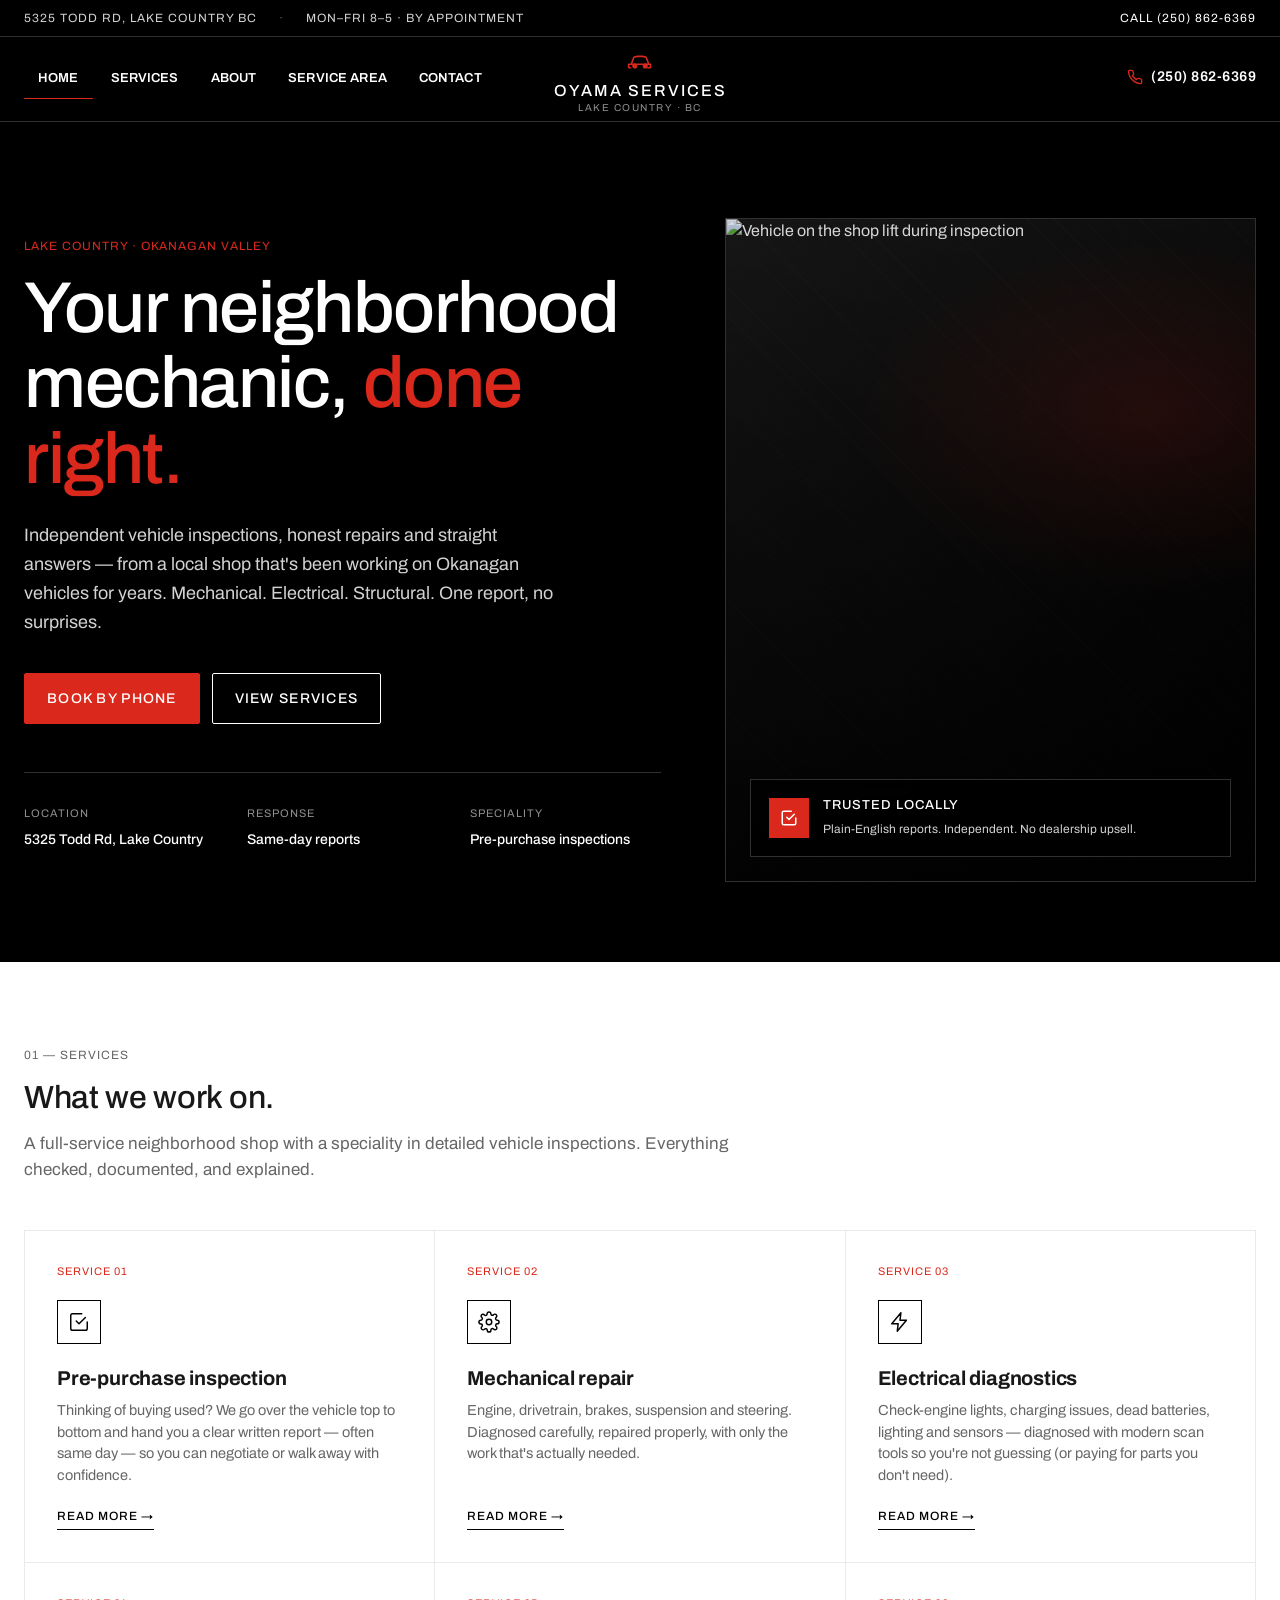
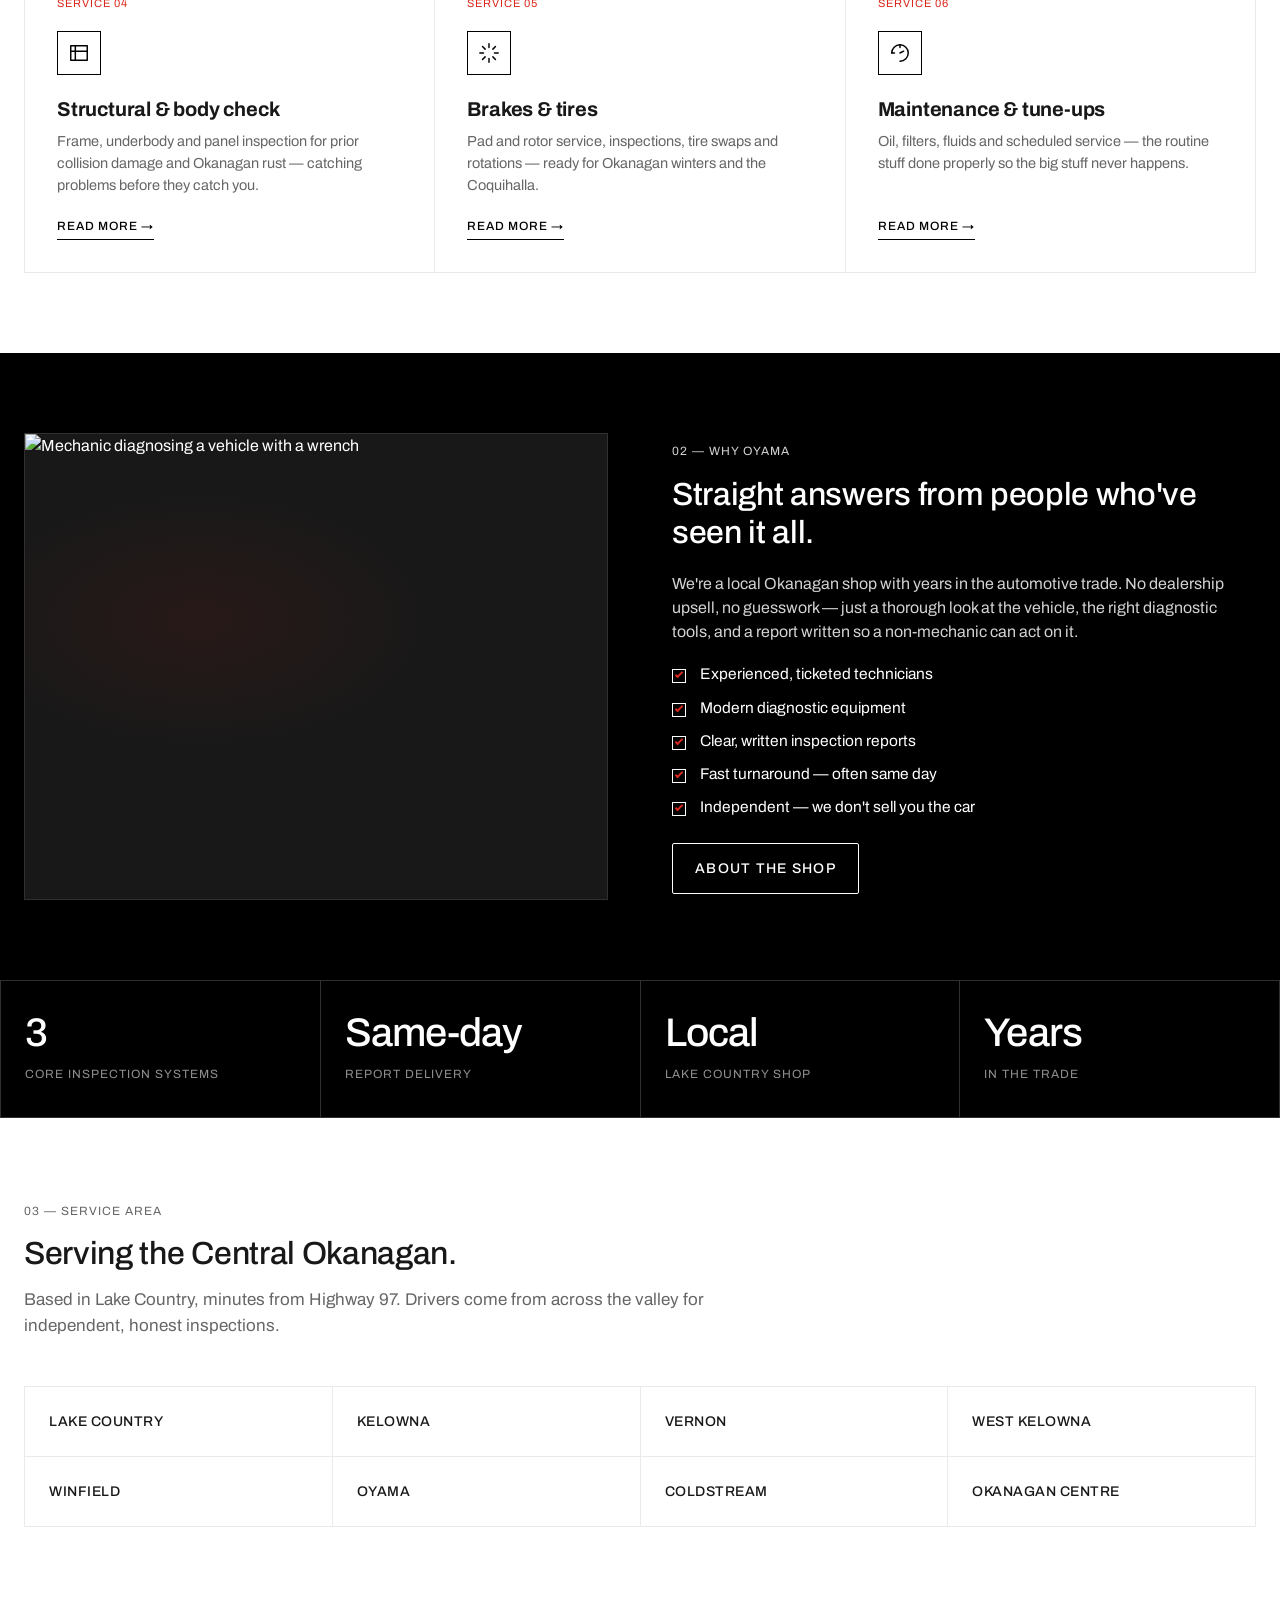
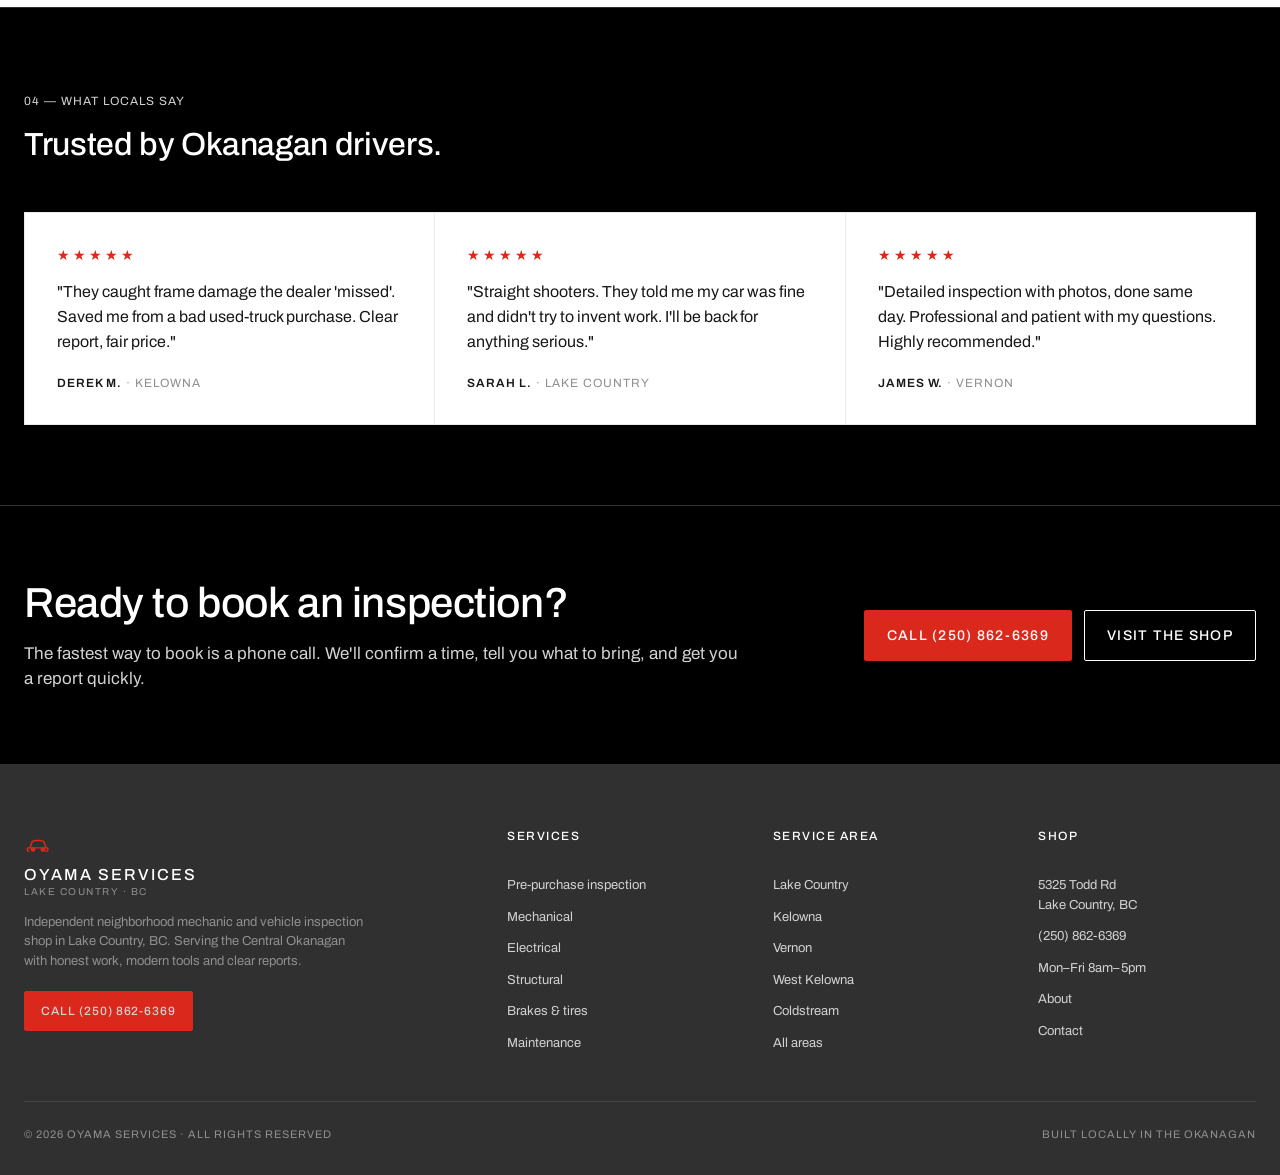
==== index.html @ 13e73245 "Initial site — Oyama Services Multi-page static site for Oyama Services (Lake Country, BC). Ferrari-" ====
<!doctype html>
<html lang="en">
<head>
<meta charset="utf-8" />
<meta name="viewport" content="width=device-width, initial-scale=1, viewport-fit=cover" />
<title>Oyama Services — Trusted Mechanic & Vehicle Inspections in Lake Country, BC</title>
<meta name="description" content="Honest neighborhood mechanic and vehicle inspection shop in Lake Country, BC. Serving Kelowna, Vernon and the Okanagan. Call (250) 862-6369 to book." />
<link rel="canonical" href="https://oyamaservices.ca/" />

<link rel="icon" type="image/svg+xml" href="/favicon.svg" />
<link rel="apple-touch-icon" href="/favicon.svg" />

<!-- Geo meta for local SEO -->
<meta name="geo.region" content="CA-BC" />
<meta name="geo.placename" content="Lake Country, British Columbia" />
<meta name="geo.position" content="50.0739;-119.4089" />
<meta name="ICBM" content="50.0739, -119.4089" />

<!-- Open Graph / Twitter -->
<meta property="og:title" content="Oyama Services — Trusted Mechanic in Lake Country, BC" />
<meta property="og:description" content="Honest mechanical, electrical and structural vehicle inspections. Serving the Central Okanagan. Call (250) 862-6369." />
<meta property="og:type" content="website" />
<meta property="og:locale" content="en_CA" />
<meta property="og:url" content="https://oyamaservices.ca/" />
<meta property="og:site_name" content="Oyama Services" />
<meta property="og:image" content="https://images.unsplash.com/photo-1486262715619-67b85e0b08d3?auto=format&fit=crop&w=1200&h=630&q=80" />
<meta property="og:image:width" content="1200" />
<meta property="og:image:height" content="630" />
<meta name="twitter:card" content="summary_large_image" />
<meta name="twitter:title" content="Oyama Services — Lake Country Mechanic" />
<meta name="twitter:description" content="Honest mechanic and inspections in Lake Country, BC. (250) 862-6369." />
<meta name="twitter:image" content="https://images.unsplash.com/photo-1486262715619-67b85e0b08d3?auto=format&fit=crop&w=1200&h=630&q=80" />

<meta name="theme-color" content="#000000" />
<meta name="format-detection" content="telephone=yes" />
<meta name="robots" content="index,follow,max-image-preview:large" />

<link rel="preconnect" href="https://fonts.googleapis.com" />
<link rel="preconnect" href="https://fonts.gstatic.com" crossorigin />
<link href="https://fonts.googleapis.com/css2?family=Archivo:wght@400;500;600;700&display=swap" rel="stylesheet" />
<link rel="stylesheet" href="styles.css" />

<!-- JSON-LD: LocalBusiness / AutoRepair -->
<script type="application/ld+json">
{
  "@context": "https://schema.org",
  "@type": "AutoRepair",
  "@id": "https://oyamaservices.ca/#business",
  "name": "Oyama Services",
  "image": "https://oyamaservices.ca/og.jpg",
  "url": "https://oyamaservices.ca/",
  "telephone": "+1-250-862-6369",
  "priceRange": "$$",
  "description": "Neighborhood vehicle mechanic and independent inspection shop in Lake Country, BC. Mechanical, electrical, and structural inspections with detailed reports. Serving the Central Okanagan.",
  "address": {
    "@type": "PostalAddress",
    "streetAddress": "5325 Todd Rd",
    "addressLocality": "Lake Country",
    "addressRegion": "BC",
    "postalCode": "V4V",
    "addressCountry": "CA"
  },
  "geo": {
    "@type": "GeoCoordinates",
    "latitude": 50.0739,
    "longitude": -119.4089
  },
  "areaServed": [
    { "@type": "City", "name": "Lake Country" },
    { "@type": "City", "name": "Kelowna" },
    { "@type": "City", "name": "Vernon" },
    { "@type": "City", "name": "West Kelowna" },
    { "@type": "City", "name": "Coldstream" },
    { "@type": "Place", "name": "Oyama" },
    { "@type": "Place", "name": "Winfield" },
    { "@type": "Place", "name": "Okanagan Centre" }
  ],
  "openingHoursSpecification": [{
    "@type": "OpeningHoursSpecification",
    "dayOfWeek": ["Monday","Tuesday","Wednesday","Thursday","Friday"],
    "opens": "08:00",
    "closes": "17:00"
  }],
  "sameAs": [
    "https://www.facebook.com/oyamaservices",
    "https://www.okanagan-local.ca/biz/16229/oyama-services"
  ],
  "hasOfferCatalog": {
    "@type": "OfferCatalog",
    "name": "Auto services",
    "itemListElement": [
      { "@type": "Offer", "itemOffered": { "@type": "Service", "name": "Pre-purchase vehicle inspection" } },
      { "@type": "Offer", "itemOffered": { "@type": "Service", "name": "Mechanical inspection" } },
      { "@type": "Offer", "itemOffered": { "@type": "Service", "name": "Electrical diagnostics" } },
      { "@type": "Offer", "itemOffered": { "@type": "Service", "name": "Structural and body inspection" } },
      { "@type": "Offer", "itemOffered": { "@type": "Service", "name": "Brake service" } },
      { "@type": "Offer", "itemOffered": { "@type": "Service", "name": "Suspension and steering repair" } },
      { "@type": "Offer", "itemOffered": { "@type": "Service", "name": "Scheduled maintenance" } }
    ]
  }
}
</script>
<script type="application/ld+json">
{
  "@context": "https://schema.org",
  "@type": "WebSite",
  "name": "Oyama Services",
  "url": "https://oyamaservices.ca/"
}
</script>
</head>
<body>

<a class="sr-only" href="#main">Skip to content</a>

<!-- Top bar -->
<div class="topbar">
  <div class="container topbar__inner">
    <div class="topbar__left">
      <span>5325 Todd Rd, Lake Country BC</span>
      <span class="sep hide-sm">·</span>
      <span class="hide-sm">Mon–Fri 8–5 · By appointment</span>
    </div>
    <div><a href="tel:+12508626369">Call (250) 862-6369</a></div>
  </div>
</div>

<!-- Header -->
<header class="header" role="banner">
  <div class="container header__inner">
    <nav class="nav-primary" aria-label="Primary">
      <a href="/" class="is-active">Home</a>
      <a href="/services.html">Services</a>
      <a href="/about.html">About</a>
      <a href="/service-area.html">Service Area</a>
      <a href="/contact.html">Contact</a>
    </nav>

    <a href="/" class="brand" aria-label="Oyama Services home">
      <span class="brand__mark" aria-hidden="true">
        <svg viewBox="0 0 32 32" width="28" height="28" fill="none" stroke="currentColor" stroke-width="1.8" stroke-linecap="round" stroke-linejoin="round">
          <path d="M6 22l3-8 4-1h6l4 1 3 8"/>
          <path d="M4 22h24v3a1 1 0 0 1-1 1h-2M5 26H4a1 1 0 0 1-1-1v-3"/>
          <circle cx="10" cy="24" r="2" fill="currentColor"/>
          <circle cx="22" cy="24" r="2" fill="currentColor"/>
        </svg>
      </span>
      <span class="brand__name">Oyama Services</span>
      <span class="brand__tag">Lake Country · BC</span>
    </a>

    <div class="header__cta">
      <a class="phone" href="tel:+12508626369">
        <svg viewBox="0 0 24 24" fill="none" stroke="currentColor" stroke-width="2" stroke-linecap="round" stroke-linejoin="round"><path d="M22 16.92v3a2 2 0 0 1-2.18 2 19.86 19.86 0 0 1-8.63-3.07 19.5 19.5 0 0 1-6-6A19.86 19.86 0 0 1 2.12 4.18 2 2 0 0 1 4.11 2h3a2 2 0 0 1 2 1.72c.13.97.36 1.92.7 2.81a2 2 0 0 1-.45 2.11L8.09 9.91a16 16 0 0 0 6 6l1.27-1.27a2 2 0 0 1 2.11-.45c.89.34 1.84.57 2.81.7A2 2 0 0 1 22 16.92z"/></svg>
        <span>(250) 862-6369</span>
      </a>
      <button class="menu-toggle" aria-label="Open menu" aria-expanded="false" aria-controls="mobile-menu">
        <svg viewBox="0 0 24 24" width="22" height="22" fill="none" stroke="currentColor" stroke-width="2" stroke-linecap="round"><line x1="3" y1="7" x2="21" y2="7"/><line x1="3" y1="12" x2="21" y2="12"/><line x1="3" y1="17" x2="21" y2="17"/></svg>
      </button>
    </div>
  </div>
  <nav class="mobile-menu" id="mobile-menu" aria-label="Mobile">
    <a href="/" class="is-active">Home</a>
    <a href="/services.html">Services</a>
    <a href="/about.html">About</a>
    <a href="/service-area.html">Service Area</a>
    <a href="/contact.html">Contact</a>
  </nav>
</header>

<main id="main">

  <!-- Hero (cinematic black) -->
  <section class="hero">
    <div class="container hero__inner">
      <div>
        <span class="eyebrow eyebrow--red">Lake Country · Okanagan Valley</span>
        <h1 class="hero__title">Your neighborhood<br/>mechanic, <span class="mark">done right.</span></h1>
        <p class="hero__sub">Independent vehicle inspections, honest repairs and straight answers — from a local shop that's been working on Okanagan vehicles for years. Mechanical. Electrical. Structural. One report, no surprises.</p>
        <div class="hero__ctas">
          <a class="btn btn--red" href="tel:+12508626369">Book by phone</a>
          <a class="btn btn--ghost" href="/services.html">View services</a>
        </div>
        <dl class="hero__meta">
          <div><dt>Location</dt><dd>5325 Todd Rd, Lake Country</dd></div>
          <div><dt>Response</dt><dd>Same-day reports</dd></div>
          <div><dt>Speciality</dt><dd>Pre-purchase inspections</dd></div>
        </dl>
      </div>
      <div class="hero__visual">
        <img src="https://images.unsplash.com/photo-1625047509248-ec889cbff17f?auto=format&fit=crop&w=1400&q=80" alt="Vehicle on the shop lift during inspection" loading="eager" decoding="async" width="1400" height="1750"/>
        <div class="hero__caption">
          <div class="hero__caption-icon">
            <svg viewBox="0 0 24 24" width="18" height="18" fill="none" stroke="currentColor" stroke-width="2" stroke-linecap="round" stroke-linejoin="round"><path d="M9 11 12 14l7-7"/><path d="M21 12v7a2 2 0 0 1-2 2H5a2 2 0 0 1-2-2V5a2 2 0 0 1 2-2h10"/></svg>
          </div>
          <div>
            <strong>Trusted locally</strong>
            <span>Plain-English reports. Independent. No dealership upsell.</span>
          </div>
        </div>
      </div>
    </div>
  </section>

  <!-- Services -->
  <section class="section">
    <div class="container">
      <header class="section__head">
        <span class="eyebrow">01 — Services</span>
        <h2>What we work on.</h2>
        <p class="section__lede">A full-service neighborhood shop with a speciality in detailed vehicle inspections. Everything checked, documented, and explained.</p>
      </header>

      <div class="services">
        <article class="service">
          <div class="service__num">Service 01</div>
          <div class="service__icon" aria-hidden="true">
            <svg viewBox="0 0 24 24" width="22" height="22" fill="none" stroke="currentColor" stroke-width="1.6" stroke-linecap="round" stroke-linejoin="round"><path d="M9 11 12 14l7-7"/><path d="M21 12v7a2 2 0 0 1-2 2H5a2 2 0 0 1-2-2V5a2 2 0 0 1 2-2h10"/></svg>
          </div>
          <h3>Pre-purchase inspection</h3>
          <p>Thinking of buying used? We go over the vehicle top to bottom and hand you a clear written report — often same day — so you can negotiate or walk away with confidence.</p>
          <a class="service__link" href="/services.html#pre-purchase">Read more →</a>
        </article>

        <article class="service">
          <div class="service__num">Service 02</div>
          <div class="service__icon" aria-hidden="true">
            <svg viewBox="0 0 24 24" width="22" height="22" fill="none" stroke="currentColor" stroke-width="1.6" stroke-linecap="round" stroke-linejoin="round"><circle cx="12" cy="12" r="3"/><path d="M19.4 15a1.7 1.7 0 0 0 .3 1.8l.1.1a2 2 0 1 1-2.8 2.8l-.1-.1a1.7 1.7 0 0 0-1.8-.3 1.7 1.7 0 0 0-1 1.5V21a2 2 0 1 1-4 0v-.1a1.7 1.7 0 0 0-1.1-1.5 1.7 1.7 0 0 0-1.8.3l-.1.1a2 2 0 1 1-2.8-2.8l.1-.1a1.7 1.7 0 0 0 .3-1.8 1.7 1.7 0 0 0-1.5-1H3a2 2 0 1 1 0-4h.1A1.7 1.7 0 0 0 4.6 9a1.7 1.7 0 0 0-.3-1.8l-.1-.1a2 2 0 1 1 2.8-2.8l.1.1a1.7 1.7 0 0 0 1.8.3H9A1.7 1.7 0 0 0 10 3.1V3a2 2 0 1 1 4 0v.1a1.7 1.7 0 0 0 1 1.5 1.7 1.7 0 0 0 1.8-.3l.1-.1a2 2 0 1 1 2.8 2.8l-.1.1a1.7 1.7 0 0 0-.3 1.8V9a1.7 1.7 0 0 0 1.5 1H21a2 2 0 1 1 0 4h-.1a1.7 1.7 0 0 0-1.5 1z"/></svg>
          </div>
          <h3>Mechanical repair</h3>
          <p>Engine, drivetrain, brakes, suspension and steering. Diagnosed carefully, repaired properly, with only the work that's actually needed.</p>
          <a class="service__link" href="/services.html#mechanical">Read more →</a>
        </article>

        <article class="service">
          <div class="service__num">Service 03</div>
          <div class="service__icon" aria-hidden="true">
            <svg viewBox="0 0 24 24" width="22" height="22" fill="none" stroke="currentColor" stroke-width="1.6" stroke-linecap="round" stroke-linejoin="round"><path d="M13 2 3 14h7l-1 8 10-12h-7z"/></svg>
          </div>
          <h3>Electrical diagnostics</h3>
          <p>Check-engine lights, charging issues, dead batteries, lighting and sensors — diagnosed with modern scan tools so you're not guessing (or paying for parts you don't need).</p>
          <a class="service__link" href="/services.html#electrical">Read more →</a>
        </article>

        <article class="service">
          <div class="service__num">Service 04</div>
          <div class="service__icon" aria-hidden="true">
            <svg viewBox="0 0 24 24" width="22" height="22" fill="none" stroke="currentColor" stroke-width="1.6" stroke-linecap="round" stroke-linejoin="round"><rect x="3" y="4" width="18" height="16"/><path d="M3 10h18M8 4v16"/></svg>
          </div>
          <h3>Structural & body check</h3>
          <p>Frame, underbody and panel inspection for prior collision damage and Okanagan rust — catching problems before they catch you.</p>
          <a class="service__link" href="/services.html#structural">Read more →</a>
        </article>

        <article class="service">
          <div class="service__num">Service 05</div>
          <div class="service__icon" aria-hidden="true">
            <svg viewBox="0 0 24 24" width="22" height="22" fill="none" stroke="currentColor" stroke-width="1.6" stroke-linecap="round" stroke-linejoin="round"><path d="M12 2v4M12 18v4M4.93 4.93l2.83 2.83M16.24 16.24l2.83 2.83M2 12h4M18 12h4M4.93 19.07l2.83-2.83M16.24 7.76l2.83-2.83"/></svg>
          </div>
          <h3>Brakes & tires</h3>
          <p>Pad and rotor service, inspections, tire swaps and rotations — ready for Okanagan winters and the Coquihalla.</p>
          <a class="service__link" href="/services.html#brakes-tires">Read more →</a>
        </article>

        <article class="service">
          <div class="service__num">Service 06</div>
          <div class="service__icon" aria-hidden="true">
            <svg viewBox="0 0 24 24" width="22" height="22" fill="none" stroke="currentColor" stroke-width="1.6" stroke-linecap="round" stroke-linejoin="round"><path d="M3 12a9 9 0 0 1 9-9 9 9 0 0 1 9 9 9 9 0 0 1-9 9"/><path d="M3 12h3M12 3v3M12 12l4-2"/></svg>
          </div>
          <h3>Maintenance & tune-ups</h3>
          <p>Oil, filters, fluids and scheduled service — the routine stuff done properly so the big stuff never happens.</p>
          <a class="service__link" href="/services.html#maintenance">Read more →</a>
        </article>
      </div>
    </div>
  </section>

  <!-- Editorial: Why -->
  <section class="section section--dark">
    <div class="container">
      <div class="editorial">
        <div class="editorial__media editorial__media--photo">
          <img src="https://images.unsplash.com/photo-1487754180451-c456f719a1fc?auto=format&fit=crop&w=1200&q=80" alt="Mechanic diagnosing a vehicle with a wrench" loading="lazy" decoding="async" width="1200" height="960"/>
        </div>
        <div class="editorial__text">
          <span class="eyebrow eyebrow--red">02 — Why Oyama</span>
          <h2>Straight answers from people who've seen it all.</h2>
          <p>We're a local Okanagan shop with years in the automotive trade. No dealership upsell, no guesswork — just a thorough look at the vehicle, the right diagnostic tools, and a report written so a non-mechanic can act on it.</p>
          <ul class="ticks">
            <li>Experienced, ticketed technicians</li>
            <li>Modern diagnostic equipment</li>
            <li>Clear, written inspection reports</li>
            <li>Fast turnaround — often same day</li>
            <li>Independent — we don't sell you the car</li>
          </ul>
          <a class="btn btn--ghost" href="/about.html">About the shop</a>
        </div>
      </div>
    </div>
  </section>

  <!-- Stat strip -->
  <section class="section" style="padding-top:0; padding-bottom:0;">
    <div class="stat-strip">
      <div class="stat"><strong>3</strong><span class="label">Core inspection systems</span></div>
      <div class="stat"><strong>Same-day</strong><span class="label">Report delivery</span></div>
      <div class="stat"><strong>Local</strong><span class="label">Lake Country shop</span></div>
      <div class="stat"><strong>Years</strong><span class="label">In the trade</span></div>
    </div>
  </section>

  <!-- Service area preview -->
  <section class="section">
    <div class="container">
      <header class="section__head">
        <span class="eyebrow">03 — Service Area</span>
        <h2>Serving the Central Okanagan.</h2>
        <p class="section__lede">Based in Lake Country, minutes from Highway 97. Drivers come from across the valley for independent, honest inspections.</p>
      </header>
      <ul class="areas">
        <li><a href="/service-area.html#lake-country">Lake Country <span class="arrow">→</span></a></li>
        <li><a href="/service-area.html#kelowna">Kelowna <span class="arrow">→</span></a></li>
        <li><a href="/service-area.html#vernon">Vernon <span class="arrow">→</span></a></li>
        <li><a href="/service-area.html#west-kelowna">West Kelowna <span class="arrow">→</span></a></li>
        <li><a href="/service-area.html#winfield">Winfield <span class="arrow">→</span></a></li>
        <li><a href="/service-area.html#oyama">Oyama <span class="arrow">→</span></a></li>
        <li><a href="/service-area.html#coldstream">Coldstream <span class="arrow">→</span></a></li>
        <li><a href="/service-area.html#okanagan-centre">Okanagan Centre <span class="arrow">→</span></a></li>
      </ul>
    </div>
  </section>

  <!-- Reviews -->
  <section class="section section--dark" style="border-top:1px solid #303030;">
    <div class="container">
      <header class="section__head">
        <span class="eyebrow eyebrow--red">04 — What locals say</span>
        <h2>Trusted by Okanagan drivers.</h2>
      </header>
      <div class="reviews">
        <article class="review">
          <div class="review__stars">★★★★★</div>
          <p class="review__text">"They caught frame damage the dealer 'missed'. Saved me from a bad used-truck purchase. Clear report, fair price."</p>
          <div class="review__who"><strong>Derek M.</strong> · Kelowna</div>
        </article>
        <article class="review">
          <div class="review__stars">★★★★★</div>
          <p class="review__text">"Straight shooters. They told me my car was fine and didn't try to invent work. I'll be back for anything serious."</p>
          <div class="review__who"><strong>Sarah L.</strong> · Lake Country</div>
        </article>
        <article class="review">
          <div class="review__stars">★★★★★</div>
          <p class="review__text">"Detailed inspection with photos, done same day. Professional and patient with my questions. Highly recommended."</p>
          <div class="review__who"><strong>James W.</strong> · Vernon</div>
        </article>
      </div>
    </div>
  </section>

  <!-- CTA band -->
  <section class="cta-band">
    <div class="container cta-band__inner">
      <div>
        <h2>Ready to book an inspection?</h2>
        <p>The fastest way to book is a phone call. We'll confirm a time, tell you what to bring, and get you a report quickly.</p>
      </div>
      <div class="cta-band__actions">
        <a class="btn btn--red" href="tel:+12508626369">Call (250) 862-6369</a>
        <a class="btn btn--ghost" href="/contact.html">Visit the shop</a>
      </div>
    </div>
  </section>

</main>

<!-- Footer -->
<footer class="footer" role="contentinfo">
  <div class="container">
    <div class="footer__cols">
      <div class="footer__brand">
        <a href="/" class="brand">
          <span class="brand__mark" aria-hidden="true">
            <svg viewBox="0 0 32 32" width="26" height="26" fill="none" stroke="currentColor" stroke-width="1.8" stroke-linecap="round" stroke-linejoin="round">
              <path d="M6 22l3-8 4-1h6l4 1 3 8"/>
              <path d="M4 22h24v3a1 1 0 0 1-1 1h-2M5 26H4a1 1 0 0 1-1-1v-3"/>
              <circle cx="10" cy="24" r="2" fill="currentColor"/><circle cx="22" cy="24" r="2" fill="currentColor"/>
            </svg>
          </span>
          <span class="brand__name">Oyama Services</span>
          <span class="brand__tag">Lake Country · BC</span>
        </a>
        <p>Independent neighborhood mechanic and vehicle inspection shop in Lake Country, BC. Serving the Central Okanagan with honest work, modern tools and clear reports.</p>
        <a class="btn btn--red btn--sm" href="tel:+12508626369">Call (250) 862-6369</a>
      </div>
      <div>
        <h4>Services</h4>
        <ul>
          <li><a href="/services.html#pre-purchase">Pre-purchase inspection</a></li>
          <li><a href="/services.html#mechanical">Mechanical</a></li>
          <li><a href="/services.html#electrical">Electrical</a></li>
          <li><a href="/services.html#structural">Structural</a></li>
          <li><a href="/services.html#brakes-tires">Brakes & tires</a></li>
          <li><a href="/services.html#maintenance">Maintenance</a></li>
        </ul>
      </div>
      <div>
        <h4>Service area</h4>
        <ul>
          <li><a href="/service-area.html#lake-country">Lake Country</a></li>
          <li><a href="/service-area.html#kelowna">Kelowna</a></li>
          <li><a href="/service-area.html#vernon">Vernon</a></li>
          <li><a href="/service-area.html#west-kelowna">West Kelowna</a></li>
          <li><a href="/service-area.html#coldstream">Coldstream</a></li>
          <li><a href="/service-area.html">All areas</a></li>
        </ul>
      </div>
      <div>
        <h4>Shop</h4>
        <ul>
          <li>5325 Todd Rd<br/>Lake Country, BC</li>
          <li><a href="tel:+12508626369">(250) 862-6369</a></li>
          <li>Mon–Fri 8am–5pm</li>
          <li><a href="/about.html">About</a></li>
          <li><a href="/contact.html">Contact</a></li>
        </ul>
      </div>
    </div>
    <div class="footer__bottom">
      <span>© <span id="yr"></span> Oyama Services · All rights reserved</span>
      <span>Built locally in the Okanagan</span>
    </div>
  </div>
</footer>

<script>
  document.getElementById('yr').textContent = new Date().getFullYear();
  (function(){
    var btn = document.querySelector('.menu-toggle');
    var menu = document.getElementById('mobile-menu');
    if (!btn || !menu) return;
    btn.addEventListener('click', function(){
      var open = menu.classList.toggle('is-open');
      btn.setAttribute('aria-expanded', open ? 'true' : 'false');
    });
  })();
</script>
</body>
</html>
---- styles.css ----
/* Oyama Services — Ferrari-inspired editorial design
   Chiaroscuro: deep black cinematic sections alternating with white editorial panels.
   Red (#DA291C) is used ONLY for primary CTAs and brand moments. */

:root {
  /* Ferrari palette, mapped to Oyama Services */
  --red:        #DA291C;   /* Ferrari Red - CTAs and brand moments only */
  --red-90:     #B01E0A;
  --red-80:     #9D2211;

  --black:      #000000;
  --ink:        #181818;   /* Near black - body text on light */
  --surface-90: #303030;   /* Dark surface (footer, newsletter) */
  --gray-60:    #666666;   /* Secondary text */
  --gray-50:    #8F8F8F;   /* Tertiary text */
  --gray-55:    #969696;   /* Placeholder */
  --gray-20:    #D2D2D2;   /* Light gray surface / border on dark */
  --border:     #CCCCCC;   /* Default border on light */
  --border-faint:#EAEAEA;

  --white:      #FFFFFF;

  --yellow:     #FFF200;   /* Racing yellow (heritage accent, rare) */

  --container: 1280px;
  --radius:    2px;
  --radius-md: 8px;

  --font:       "Archivo", "Helvetica Neue", Arial, Helvetica, sans-serif;
  --font-label: "Archivo", "Helvetica Neue", Arial, Helvetica, sans-serif;
}

*, *::before, *::after { box-sizing: border-box; }

html { scroll-behavior: smooth; }
html, body {
  margin: 0;
  background: var(--white);
  color: var(--ink);
  font-family: var(--font);
  font-size: 16px;
  line-height: 1.5;
  -webkit-font-smoothing: antialiased;
  -moz-osx-font-smoothing: grayscale;
}
img, svg, video { display: block; max-width: 100%; }
a { color: inherit; text-decoration: none; transition: color .15s ease; }
a:hover { color: #3860BE; }

h1, h2, h3, h4 {
  font-family: var(--font);
  font-weight: 500;
  letter-spacing: -0.01em;
  line-height: 1.2;
  color: inherit;
  margin: 0 0 16px;
}
h1 { font-size: clamp(32px, 4.6vw, 52px); font-weight: 500; line-height: 1.1; }
h2 { font-size: clamp(24px, 2.8vw, 32px); font-weight: 500; }
h3 { font-size: 18px; font-weight: 700; line-height: 1.2; }
p  { margin: 0 0 16px; }

.container {
  width: 100%;
  max-width: var(--container);
  margin: 0 auto;
  padding: 0 24px;
}
@media (max-width: 600px) { .container { padding: 0 16px; } }

/* ---------- Labels (Body-Font uppercase) ---------- */

.label, .eyebrow {
  font-family: var(--font-label);
  text-transform: uppercase;
  letter-spacing: 1px;
  font-size: 12px;
  font-weight: 400;
  line-height: 1.27;
  color: var(--gray-50);
}
.eyebrow { display: inline-block; margin-bottom: 16px; color: var(--gray-60); }
.eyebrow--red { color: var(--red); }
.eyebrow--light { color: var(--gray-20); }

/* ---------- Buttons ---------- */

.btn {
  display: inline-flex;
  align-items: center;
  justify-content: center;
  gap: 10px;
  padding: 14px 22px;
  border-radius: var(--radius);
  font-family: var(--font);
  font-size: 14px;
  font-weight: 500;
  letter-spacing: 1.28px;
  text-transform: uppercase;
  border: 1px solid transparent;
  cursor: pointer;
  transition: background .2s ease, color .2s ease, border-color .2s ease, opacity .2s ease;
  white-space: nowrap;
  min-height: 44px;
}

/* Primary (White on dark, black on light) */
.btn--primary {
  background: var(--white);
  color: var(--black);
  border-color: var(--black);
}
.btn--primary:hover { background: #1EAEDB; color: var(--white); border-color: #1EAEDB; opacity: 0.9; }

/* Red - reserved for THE primary conversion CTA only */
.btn--red {
  background: var(--red);
  color: var(--white);
  border-color: var(--red);
}
.btn--red:hover { background: var(--red-90); border-color: var(--red-90); color: var(--white); }

/* Ghost (for dark backgrounds) */
.btn--ghost {
  background: transparent;
  color: var(--white);
  border: 1px solid var(--white);
}
.btn--ghost:hover { background: #1EAEDB; color: var(--white); border-color: #1EAEDB; opacity: 0.9; }

.btn--sm { padding: 10px 16px; font-size: 12px; letter-spacing: 0.96px; min-height: 40px; }

/* ---------- Top bar ---------- */

.topbar {
  background: var(--black);
  color: var(--white);
  font-size: 12px;
  letter-spacing: 1px;
  text-transform: uppercase;
  border-bottom: 1px solid var(--surface-90);
}
.topbar__inner {
  display: flex; justify-content: space-between; align-items: center;
  height: 36px; gap: 16px;
}
.topbar a { color: var(--white); }
.topbar a:hover { color: var(--gray-20); }
.topbar__left { display: inline-flex; gap: 22px; align-items: center; color: var(--gray-20); }
.topbar__left .sep { color: var(--gray-60); }
@media (max-width: 640px) { .topbar__left .hide-sm { display: none; } }

/* ---------- Header ---------- */

.header {
  background: var(--black);
  color: var(--white);
  border-bottom: 1px solid var(--surface-90);
}
.header__inner {
  display: grid;
  grid-template-columns: 1fr auto 1fr;
  align-items: center;
  height: 84px;
  gap: 24px;
}
.header__inner .nav-primary { justify-self: start; }
.header__inner .brand      { justify-self: center; }
.header__inner .header__cta{ justify-self: end; }

.brand {
  display: inline-flex; flex-direction: column; align-items: center; gap: 4px;
  color: var(--white);
}
.brand__name {
  font-family: var(--font); font-weight: 500;
  letter-spacing: 2px; text-transform: uppercase;
  font-size: 16px; line-height: 1;
}
.brand__tag {
  font-family: var(--font-label);
  font-size: 10px; letter-spacing: 1.5px; text-transform: uppercase;
  color: var(--gray-50);
}

.nav-primary {
  display: inline-flex; gap: 4px; align-items: center;
}
.nav-primary a {
  color: var(--white);
  font-size: 13px; font-weight: 600; letter-spacing: 0.13px;
  padding: 10px 14px;
  border-bottom: 1px solid transparent;
  text-transform: uppercase;
}
.nav-primary a:hover { color: var(--white); border-bottom-color: var(--red); }
.nav-primary a.is-active { border-bottom-color: var(--red); }

.header__cta .phone {
  display: inline-flex; align-items: center; gap: 8px;
  color: var(--white);
  font-weight: 600; font-size: 14px;
  letter-spacing: 0.5px;
  font-variant-numeric: tabular-nums;
}
.header__cta .phone svg { width: 16px; height: 16px; color: var(--red); }

.menu-toggle {
  display: none;
  background: transparent; border: 1px solid var(--white);
  color: var(--white);
  width: 40px; height: 40px;
  border-radius: var(--radius);
  cursor: pointer;
  align-items: center; justify-content: center;
}

@media (max-width: 960px) {
  .header__inner { grid-template-columns: auto 1fr auto; height: 72px; }
  .nav-primary { display: none; }
  .menu-toggle { display: inline-flex; }
  .header__cta .phone span { display: none; }
}

/* Mobile drawer */
.mobile-menu {
  display: none;
  background: var(--black);
  border-top: 1px solid var(--surface-90);
}
.mobile-menu.is-open { display: block; }
.mobile-menu a {
  display: block;
  padding: 18px 24px;
  color: var(--white);
  font-size: 14px; font-weight: 600;
  text-transform: uppercase; letter-spacing: 1px;
  border-bottom: 1px solid var(--surface-90);
}
.mobile-menu a.is-active { color: var(--red); }

/* ---------- Section base ---------- */

.section {
  padding: 80px 0;
}
.section--dark {
  background: var(--black);
  color: var(--white);
}
.section--dark h1, .section--dark h2, .section--dark h3 { color: var(--white); }
.section--dark .eyebrow { color: var(--gray-20); }

.section--surface {
  background: var(--surface-90);
  color: var(--white);
}
.section--surface h2, .section--surface h3 { color: var(--white); }

.section__head { max-width: 760px; margin: 0 0 48px; }
.section__head h2 { margin-bottom: 14px; }
.section__lede { font-size: 17px; color: var(--gray-60); margin: 0; }
.section--dark .section__lede, .section--surface .section__lede { color: var(--gray-20); }

@media (max-width: 600px) {
  .section { padding: 56px 0; }
  .section__head { margin-bottom: 32px; }
}

/* ---------- Hero (cinematic, black) ---------- */

.hero {
  background: var(--black);
  color: var(--white);
  padding: 96px 0 80px;
  position: relative;
  overflow: hidden;
}
.hero__inner {
  display: grid;
  grid-template-columns: 1.2fr 1fr;
  gap: 64px;
  align-items: center;
  position: relative;
  z-index: 1;
}
.hero__title {
  font-size: clamp(40px, 6vw, 72px);
  font-weight: 500;
  line-height: 1.05;
  letter-spacing: -0.02em;
  margin-bottom: 24px;
}
.hero__title .mark { color: var(--red); }
.hero__sub {
  font-size: 18px;
  color: var(--gray-20);
  max-width: 540px;
  margin: 0 0 36px;
  line-height: 1.6;
}
.hero__ctas { display: flex; flex-wrap: wrap; gap: 12px; margin-bottom: 48px; }
.hero__meta {
  display: grid;
  grid-template-columns: repeat(3, 1fr);
  gap: 32px;
  padding-top: 32px;
  border-top: 1px solid var(--surface-90);
}
.hero__meta dt {
  font-family: var(--font-label);
  font-size: 11px; text-transform: uppercase; letter-spacing: 1px;
  color: var(--gray-50); margin-bottom: 8px;
}
.hero__meta dd { margin: 0; font-size: 14px; color: var(--white); font-weight: 500; }

.hero__visual {
  position: relative;
  aspect-ratio: 4/5;
  background:
    linear-gradient(135deg, #1a1a1a 0%, #000 100%);
  overflow: hidden;
  border: 1px solid var(--surface-90);
}
.hero__visual::before {
  content: "";
  position: absolute; inset: 0;
  background:
    radial-gradient(500px 300px at 80% 30%, rgba(218,41,28,0.18), transparent 60%),
    repeating-linear-gradient(45deg, rgba(255,255,255,0.015) 0 1px, transparent 1px 20px);
}
.hero__visual-shape {
  position: absolute; inset: 0;
  display: grid; place-items: center;
  color: rgba(255,255,255,0.04);
}
.hero__visual-shape svg { width: 70%; height: auto; }
.hero__visual img {
  position: absolute; inset: 0;
  width: 100%; height: 100%;
  object-fit: cover;
  filter: grayscale(0.1) contrast(1.05);
  z-index: 0;
}
.hero__visual::before { z-index: 1; }
.hero__visual::after {
  content: "";
  position: absolute; inset: 0;
  background: linear-gradient(180deg, rgba(0,0,0,0.15) 0%, rgba(0,0,0,0.55) 75%, rgba(0,0,0,0.8) 100%);
  z-index: 1;
}
.hero__caption { z-index: 2; }
.hero__caption {
  position: absolute; left: 24px; bottom: 24px; right: 24px;
  display: flex; align-items: center; gap: 14px;
  padding: 16px 18px;
  background: rgba(0,0,0,0.7);
  border: 1px solid var(--surface-90);
  backdrop-filter: blur(6px);
}
.hero__caption-icon {
  width: 40px; height: 40px; flex-shrink: 0;
  display: grid; place-items: center;
  background: var(--red); color: var(--white);
}
.hero__caption strong { display: block; font-size: 13px; letter-spacing: 1px; text-transform: uppercase; font-weight: 500; }
.hero__caption span  { font-size: 12px; color: var(--gray-20); }

@media (max-width: 860px) {
  .hero { padding: 56px 0 64px; }
  .hero__inner { grid-template-columns: 1fr; gap: 40px; }
  .hero__visual { aspect-ratio: 16/11; order: -1; }
  .hero__meta { grid-template-columns: 1fr 1fr; gap: 20px; }
}

/* ---------- Services grid (editorial cards) ---------- */

.services {
  display: grid;
  grid-template-columns: repeat(3, 1fr);
  gap: 1px;
  background: var(--border-faint);
  border: 1px solid var(--border-faint);
}
.service {
  background: var(--white);
  padding: 32px;
  display: flex; flex-direction: column;
  transition: background .2s ease;
}
.service:hover { background: #fafafa; }
.service__num {
  font-family: var(--font-label);
  font-size: 11px; letter-spacing: 1px; text-transform: uppercase;
  color: var(--red); margin-bottom: 20px;
}
.service__icon {
  width: 44px; height: 44px;
  display: grid; place-items: center;
  color: var(--black);
  border: 1px solid var(--black);
  margin-bottom: 22px;
}
.service h3 { font-size: 20px; font-weight: 700; margin-bottom: 10px; color: var(--ink); }
.service p { margin: 0; color: var(--gray-60); font-size: 14.5px; flex-grow: 1; }
.service__link {
  display: inline-flex; gap: 8px; align-items: center;
  margin-top: 20px;
  font-family: var(--font-label);
  font-size: 12px; letter-spacing: 1px; text-transform: uppercase; font-weight: 500;
  color: var(--black);
  padding-bottom: 4px;
  border-bottom: 1px solid var(--black);
  align-self: flex-start;
}
.service__link:hover { color: var(--red); border-bottom-color: var(--red); }

.section--dark .services { background: var(--surface-90); border-color: var(--surface-90); }
.section--dark .service { background: var(--black); color: var(--white); }
.section--dark .service:hover { background: #0a0a0a; }
.section--dark .service h3 { color: var(--white); }
.section--dark .service p { color: var(--gray-20); }
.section--dark .service__icon { color: var(--white); border-color: var(--white); }
.section--dark .service__link { color: var(--white); border-bottom-color: var(--white); }
.section--dark .service__link:hover { color: var(--red); border-bottom-color: var(--red); }

@media (max-width: 900px) { .services { grid-template-columns: repeat(2, 1fr); } }
@media (max-width: 560px) { .services { grid-template-columns: 1fr; } }

/* ---------- Editorial two-column ---------- */

.editorial {
  display: grid;
  grid-template-columns: 1fr 1fr;
  gap: 64px;
  align-items: center;
}
.editorial--flip .editorial__media { order: 2; }
.editorial__media {
  aspect-ratio: 5/4;
  background: var(--ink);
  position: relative;
  overflow: hidden;
  border: 1px solid var(--surface-90);
}
.editorial__media::before {
  content: "";
  position: absolute; inset: 0;
  background: radial-gradient(400px 220px at 30% 40%, rgba(218,41,28,0.15), transparent 60%);
}
.editorial__media svg {
  position: absolute; inset: 0; margin: auto;
  width: 60%; height: auto; opacity: 0.08; color: var(--white);
}
.editorial__media img {
  position: absolute; inset: 0;
  width: 100%; height: 100%;
  object-fit: cover;
  filter: contrast(1.02);
}
.editorial__media--photo::before { opacity: 0.55; z-index: 1; }

/* Owner / team portrait */
.portrait {
  display: grid;
  grid-template-columns: 220px 1fr;
  gap: 32px;
  align-items: center;
  padding: 32px;
  background: var(--white);
  border: 1px solid var(--border-faint);
}
.portrait__img {
  aspect-ratio: 4/5;
  overflow: hidden;
  background: var(--ink);
  border: 1px solid var(--border);
}
.portrait__img img { width: 100%; height: 100%; object-fit: cover; }
.portrait h3 { margin-bottom: 6px; font-size: 22px; font-weight: 500; }
.portrait .label { display: block; margin-bottom: 14px; color: var(--red); }
.portrait p { margin: 0 0 12px; color: var(--gray-60); }
.section--dark .portrait { background: var(--black); border-color: var(--surface-90); }
.section--dark .portrait h3 { color: var(--white); }
.section--dark .portrait p { color: var(--gray-20); }
@media (max-width: 640px) {
  .portrait { grid-template-columns: 1fr; padding: 24px; gap: 20px; }
  .portrait__img { max-width: 200px; }
}

/* Brand mark SVG */
.brand__mark {
  display: inline-grid; place-items: center;
  width: 28px; height: 28px;
  margin-bottom: 6px;
  color: var(--red);
}

/* Logo stacked (header) */
.brand { line-height: 1; }

/* Report callout */
.callout {
  display: grid;
  grid-template-columns: 1fr auto;
  gap: 32px;
  align-items: center;
  padding: 40px;
  background: var(--black);
  color: var(--white);
  border: 1px solid var(--surface-90);
}
.callout h3 { color: var(--white); margin-bottom: 8px; font-size: 22px; font-weight: 500; }
.callout p  { margin: 0; color: var(--gray-20); max-width: 560px; }
@media (max-width: 640px) {
  .callout { grid-template-columns: 1fr; padding: 28px; }
}
.editorial__text h2 { margin-bottom: 20px; }
.editorial__text p { font-size: 16px; color: var(--gray-60); margin-bottom: 18px; }
.section--dark .editorial__text p { color: var(--gray-20); }

@media (max-width: 860px) {
  .editorial { grid-template-columns: 1fr; gap: 32px; }
  .editorial--flip .editorial__media { order: -1; }
}

/* ---------- Ticks ---------- */

.ticks { list-style: none; padding: 0; margin: 0 0 24px; display: grid; gap: 10px; }
.ticks li {
  position: relative;
  padding-left: 28px;
  font-size: 15.5px;
}
.ticks li::before {
  content: ""; position: absolute;
  left: 0; top: 7px;
  width: 14px; height: 14px;
  border: 1px solid currentColor;
}
.ticks li::after {
  content: ""; position: absolute;
  left: 3px; top: 10px;
  width: 8px; height: 4px;
  border-left: 2px solid var(--red);
  border-bottom: 2px solid var(--red);
  transform: rotate(-45deg);
}

/* ---------- Stat strip ---------- */

.stat-strip {
  display: grid;
  grid-template-columns: repeat(4, 1fr);
  gap: 1px;
  background: var(--surface-90);
  border: 1px solid var(--surface-90);
}
.stat {
  background: var(--black);
  padding: 32px 24px;
  color: var(--white);
}
.stat strong {
  display: block;
  font-size: 40px; font-weight: 500;
  letter-spacing: -0.02em;
  color: var(--white);
  margin-bottom: 8px;
  line-height: 1;
}
.stat .label { color: var(--gray-50); }
@media (max-width: 720px) { .stat-strip { grid-template-columns: 1fr 1fr; } }

/* ---------- Areas (service area) ---------- */

.areas {
  display: grid; grid-template-columns: repeat(4, 1fr); gap: 1px;
  background: var(--border-faint); border: 1px solid var(--border-faint);
  list-style: none; padding: 0; margin: 0;
}
.areas a {
  display: flex; justify-content: space-between; align-items: center;
  background: var(--white);
  padding: 24px;
  font-weight: 500; letter-spacing: 0.5px;
  color: var(--ink);
  text-transform: uppercase; font-size: 14px;
  transition: background .2s ease;
}
.areas a:hover { background: var(--black); color: var(--white); }
.areas a .arrow { color: var(--red); opacity: 0; transform: translateX(-6px); transition: all .2s ease; }
.areas a:hover .arrow { opacity: 1; transform: translateX(0); }
@media (max-width: 860px) { .areas { grid-template-columns: repeat(2, 1fr); } }
@media (max-width: 440px) { .areas { grid-template-columns: 1fr; } }

/* ---------- CTA band (black with red CTA) ---------- */

.cta-band {
  background: var(--black);
  color: var(--white);
  padding: 72px 0;
  border-top: 1px solid var(--surface-90);
  border-bottom: 1px solid var(--surface-90);
}
.cta-band__inner {
  display: grid;
  grid-template-columns: 1.5fr 1fr;
  gap: 40px;
  align-items: center;
}
.cta-band h2 { color: var(--white); margin: 0 0 12px; font-size: clamp(28px, 3.4vw, 42px); }
.cta-band p  { color: var(--gray-20); margin: 0; font-size: 17px; }
.cta-band__actions { display: flex; gap: 12px; justify-content: flex-end; flex-wrap: wrap; }
@media (max-width: 760px) {
  .cta-band__inner { grid-template-columns: 1fr; }
  .cta-band__actions { justify-content: flex-start; }
}

/* ---------- Reviews (editorial cards) ---------- */

.reviews { display: grid; grid-template-columns: repeat(3, 1fr); gap: 1px; background: var(--border-faint); border: 1px solid var(--border-faint); }
.review { background: var(--white); padding: 32px; }
.review__stars { color: var(--red); letter-spacing: 3px; font-size: 14px; margin-bottom: 14px; }
.review__text { font-size: 16px; color: var(--ink); margin: 0 0 20px; line-height: 1.55; }
.review__who { font-size: 12px; letter-spacing: 1px; text-transform: uppercase; color: var(--gray-50); }
.review__who strong { color: var(--ink); font-weight: 600; letter-spacing: 1px; }
@media (max-width: 860px) { .reviews { grid-template-columns: 1fr; } }

/* ---------- Breadcrumbs ---------- */

.breadcrumbs {
  padding: 24px 0 0;
  font-family: var(--font-label);
  font-size: 11px; letter-spacing: 1px; text-transform: uppercase;
  color: var(--gray-50);
}
.breadcrumbs a:hover { color: var(--red); }
.breadcrumbs .sep { margin: 0 10px; color: var(--gray-20); }
.breadcrumbs strong { color: var(--ink); font-weight: 500; }

/* ---------- Page hero (interior pages, cinematic black) ---------- */

.page-hero {
  background: var(--black);
  color: var(--white);
  padding: 80px 0 72px;
  border-bottom: 1px solid var(--surface-90);
}
.page-hero .eyebrow { color: var(--red); }
.page-hero h1 { color: var(--white); font-size: clamp(36px, 5vw, 60px); margin-bottom: 18px; }
.page-hero p  { color: var(--gray-20); font-size: 18px; max-width: 700px; margin: 0; }

.page-hero .breadcrumbs { color: var(--gray-50); padding: 0 0 24px; }
.page-hero .breadcrumbs a { color: var(--gray-20); }
.page-hero .breadcrumbs strong { color: var(--white); }

/* ---------- Service rows (services page) ---------- */

.service-row {
  display: grid;
  grid-template-columns: 60px 1fr auto;
  gap: 32px; align-items: start;
  padding: 40px 0;
  border-bottom: 1px solid var(--border-faint);
}
.service-row:last-child { border-bottom: 0; }
.service-row__num {
  font-family: var(--font-label);
  font-size: 11px; letter-spacing: 1px; text-transform: uppercase;
  color: var(--red); padding-top: 6px;
}
.service-row h3 { font-size: 24px; font-weight: 500; margin-bottom: 10px; letter-spacing: -0.01em; }
.service-row p { margin: 0 0 14px; color: var(--gray-60); max-width: 720px; font-size: 16px; }
.service-row__tags { display: flex; flex-wrap: wrap; gap: 6px; margin-top: 6px; }
.service-row__tags span {
  font-family: var(--font-label);
  font-size: 11px; letter-spacing: 1px; text-transform: uppercase;
  padding: 6px 10px;
  border: 1px solid var(--border);
  color: var(--gray-60);
}
.service-row__price {
  font-family: var(--font-label);
  font-size: 12px; letter-spacing: 1px; text-transform: uppercase;
  color: var(--gray-50);
  white-space: nowrap;
}
@media (max-width: 720px) {
  .service-row { grid-template-columns: 1fr; gap: 14px; padding: 28px 0; }
  .service-row__price { order: -1; }
}

/* ---------- FAQ ---------- */

.faq { display: grid; gap: 1px; background: var(--border-faint); border-top: 1px solid var(--border-faint); border-bottom: 1px solid var(--border-faint); }
.faq details {
  background: var(--white);
  padding: 4px 0;
}
.faq summary {
  list-style: none;
  cursor: pointer;
  padding: 22px 24px;
  font-size: 17px; font-weight: 500;
  display: flex; justify-content: space-between; align-items: center; gap: 16px;
  letter-spacing: -0.005em;
}
.faq summary::-webkit-details-marker { display: none; }
.faq summary::after {
  content: "+"; font-weight: 400; font-size: 22px; color: var(--red); line-height: 1;
}
.faq details[open] summary::after { content: "–"; }
.faq p { padding: 0 24px 24px; color: var(--gray-60); margin: 0; font-size: 15.5px; }

/* ---------- Contact ---------- */

.contact-grid {
  display: grid;
  grid-template-columns: 1fr 1fr;
  gap: 64px;
  align-items: start;
}
.contact-cards { display: grid; gap: 1px; background: var(--border-faint); border: 1px solid var(--border-faint); margin: 32px 0 0; }
.contact-card {
  background: var(--white);
  display: flex; gap: 18px; align-items: flex-start;
  padding: 22px 24px;
}
.contact-card__icon {
  width: 40px; height: 40px; flex-shrink: 0;
  display: grid; place-items: center;
  border: 1px solid var(--ink); color: var(--ink);
}
.contact-card .label { display: block; margin-bottom: 4px; }
.contact-card a, .contact-card span { color: var(--ink); font-weight: 500; font-size: 16px; }
.contact-card a:hover { color: var(--red); }

.map {
  aspect-ratio: 4 / 5;
  background: var(--ink);
  border: 1px solid var(--border);
  overflow: hidden;
}
.map iframe { width: 100%; height: 100%; border: 0; }
@media (max-width: 860px) {
  .contact-grid { grid-template-columns: 1fr; gap: 40px; }
  .map { aspect-ratio: 16/11; }
}

/* ---------- Form ---------- */

.form { display: grid; gap: 16px; margin-top: 24px; }
.form__row { display: grid; gap: 16px; grid-template-columns: 1fr 1fr; }
@media (max-width: 560px) { .form__row { grid-template-columns: 1fr; } }
.form label {
  display: grid; gap: 6px;
  font-family: var(--font-label);
  font-size: 11px; letter-spacing: 1px; text-transform: uppercase;
  color: var(--gray-60); font-weight: 500;
}
.form input, .form select, .form textarea {
  font-family: var(--font);
  font-size: 15px;
  padding: 12px 14px;
  background: var(--white);
  color: var(--ink);
  border: 1px solid var(--border);
  border-radius: var(--radius);
  transition: border-color .15s ease;
}
.form input:focus, .form select:focus, .form textarea:focus {
  outline: 2px solid var(--black);
  outline-offset: 1px;
  border-color: var(--black);
}
.form textarea { min-height: 140px; resize: vertical; }
.form__note { font-size: 12px; color: var(--gray-50); margin: 0; letter-spacing: 0.5px; }

/* ---------- Footer ---------- */

.footer {
  background: var(--surface-90);
  color: var(--gray-20);
  padding: 64px 0 32px;
  font-size: 13px;
}
.footer a { color: var(--gray-20); }
.footer a:hover { color: var(--white); }
.footer__cols {
  display: grid;
  grid-template-columns: 2fr 1fr 1fr 1fr;
  gap: 48px;
  margin-bottom: 48px;
}
.footer h4 {
  color: var(--white);
  font-family: var(--font-label);
  font-size: 12px; text-transform: uppercase; letter-spacing: 1.5px;
  font-weight: 500;
  margin: 0 0 20px;
  padding-bottom: 12px;
  border-bottom: 1px solid var(--surface-90);
}
.footer ul { list-style: none; padding: 0; margin: 0; display: grid; gap: 12px; }
.footer__brand p { color: var(--gray-50); margin: 16px 0 20px; max-width: 340px; }
.footer__brand .brand { color: var(--white); align-items: flex-start; }
.footer__brand .brand__tag { color: var(--gray-50); }
.footer__bottom {
  padding-top: 24px; border-top: 1px solid #444;
  display: flex; justify-content: space-between; align-items: center;
  flex-wrap: wrap; gap: 12px;
  font-family: var(--font-label);
  font-size: 11px; letter-spacing: 1px; text-transform: uppercase;
  color: var(--gray-50);
}
@media (max-width: 860px) {
  .footer__cols { grid-template-columns: 1fr 1fr; gap: 32px; }
  .footer__brand { grid-column: 1 / -1; }
}
@media (max-width: 480px) {
  .footer__cols { grid-template-columns: 1fr; gap: 32px; }
}

/* ---------- Utilities ---------- */
.sr-only {
  position: absolute; width: 1px; height: 1px; padding: 0; margin: -1px;
  overflow: hidden; clip: rect(0,0,0,0); white-space: nowrap; border: 0;
}
.mt-32 { margin-top: 32px; }
.mt-48 { margin-top: 48px; }

@media (prefers-reduced-motion: reduce) {
  * { transition: none !important; animation: none !important; scroll-behavior: auto !important; }
}
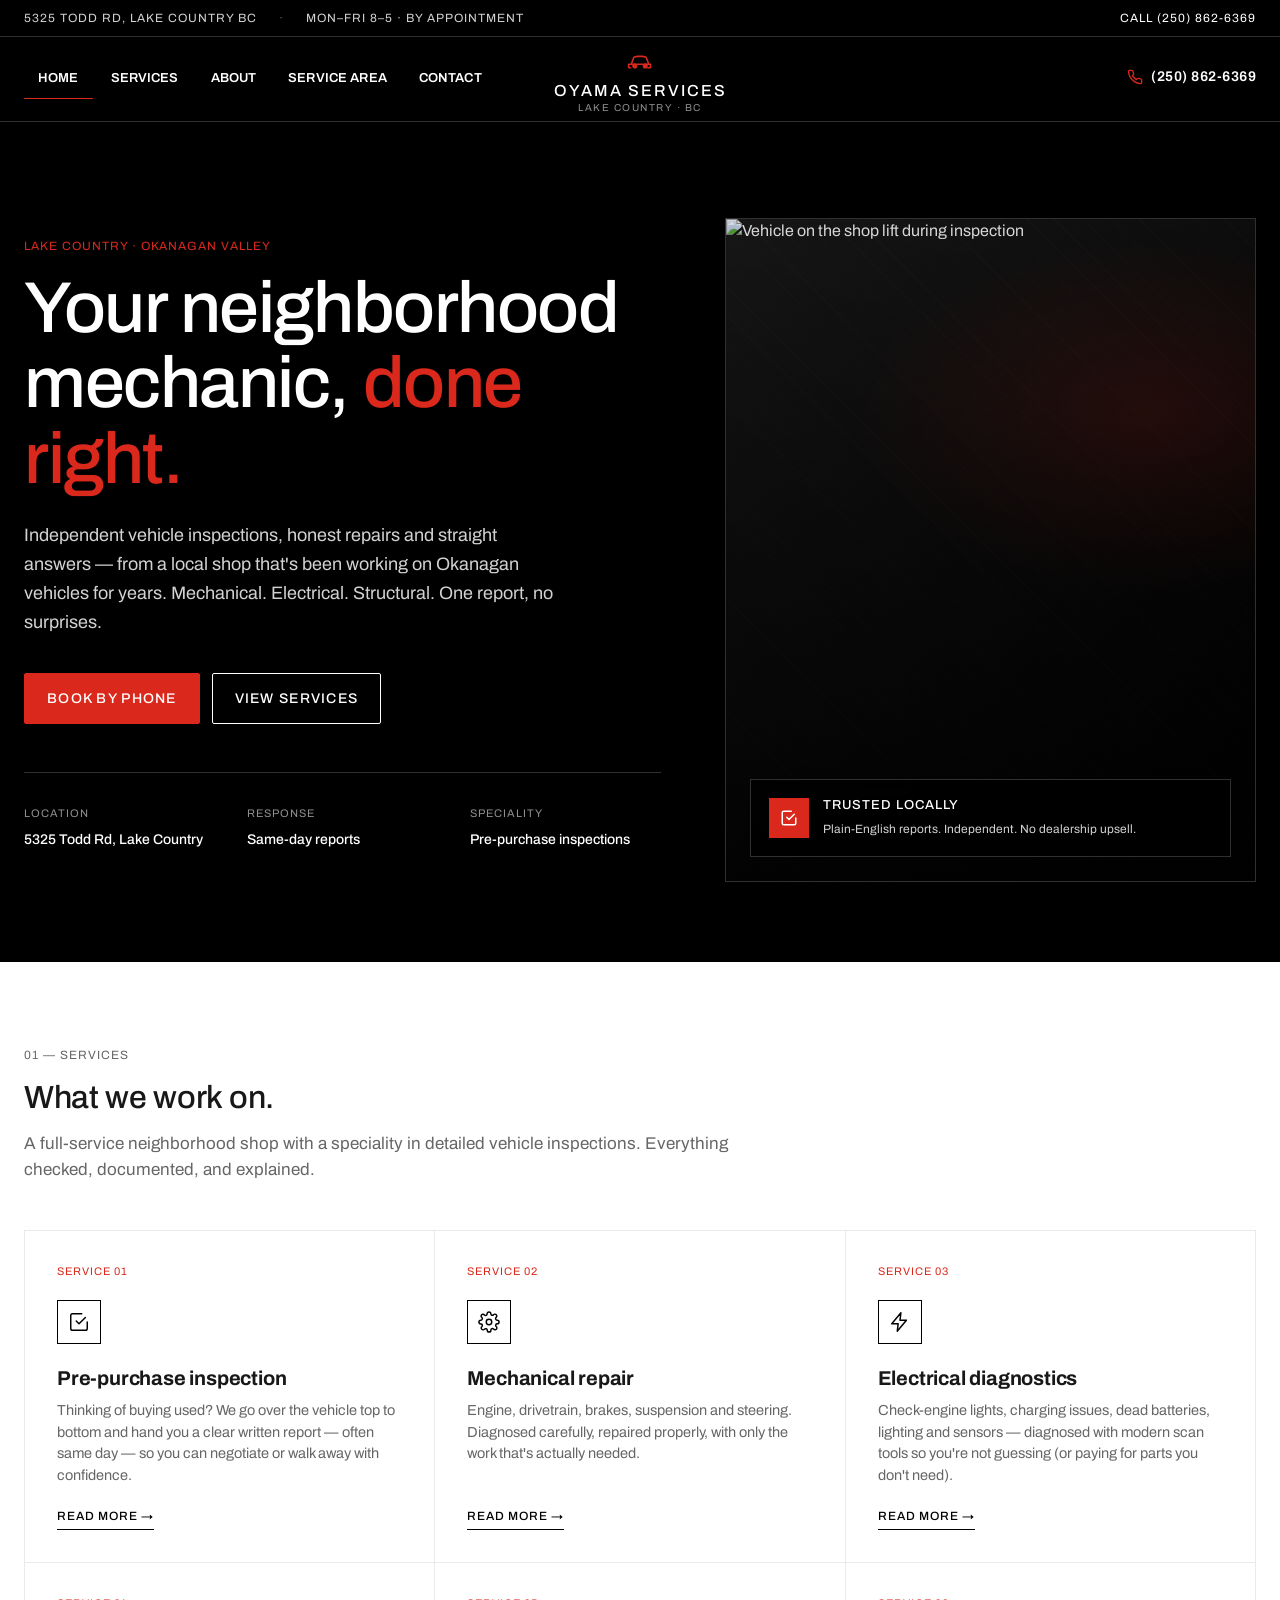
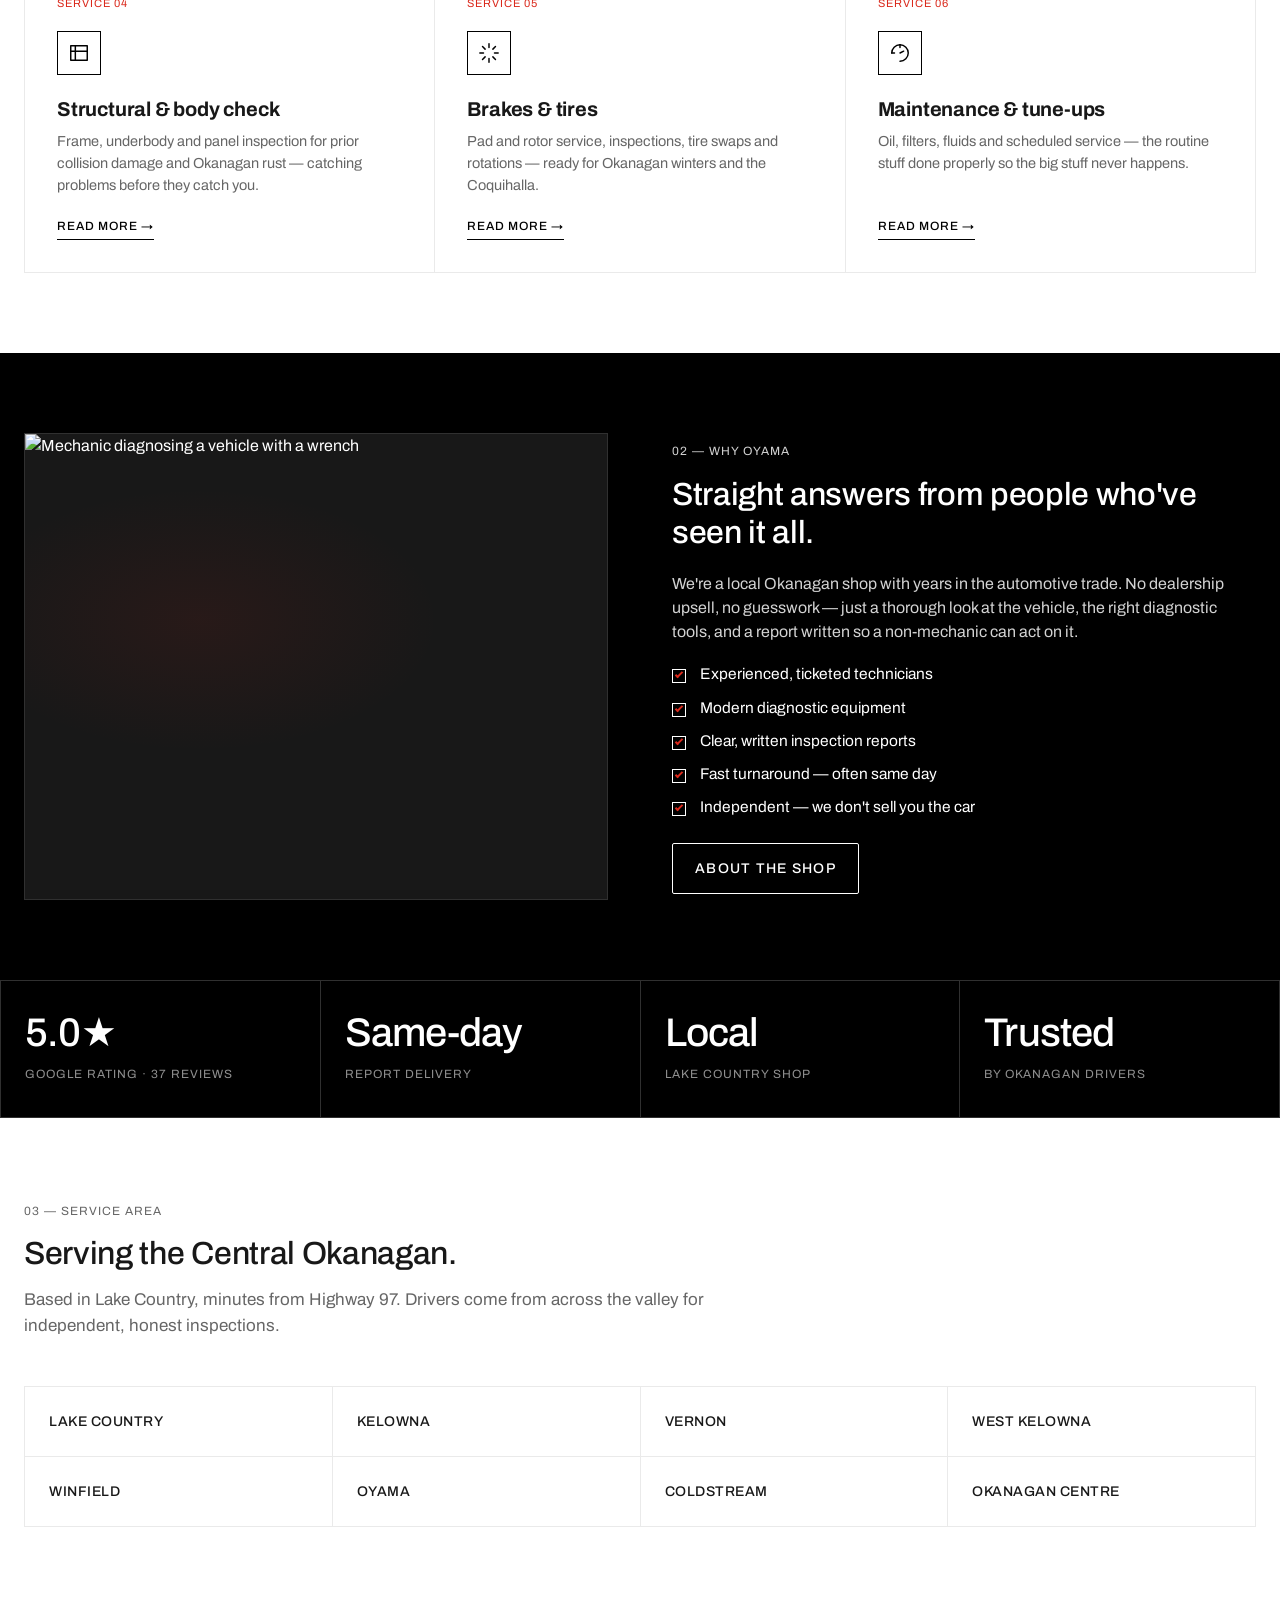
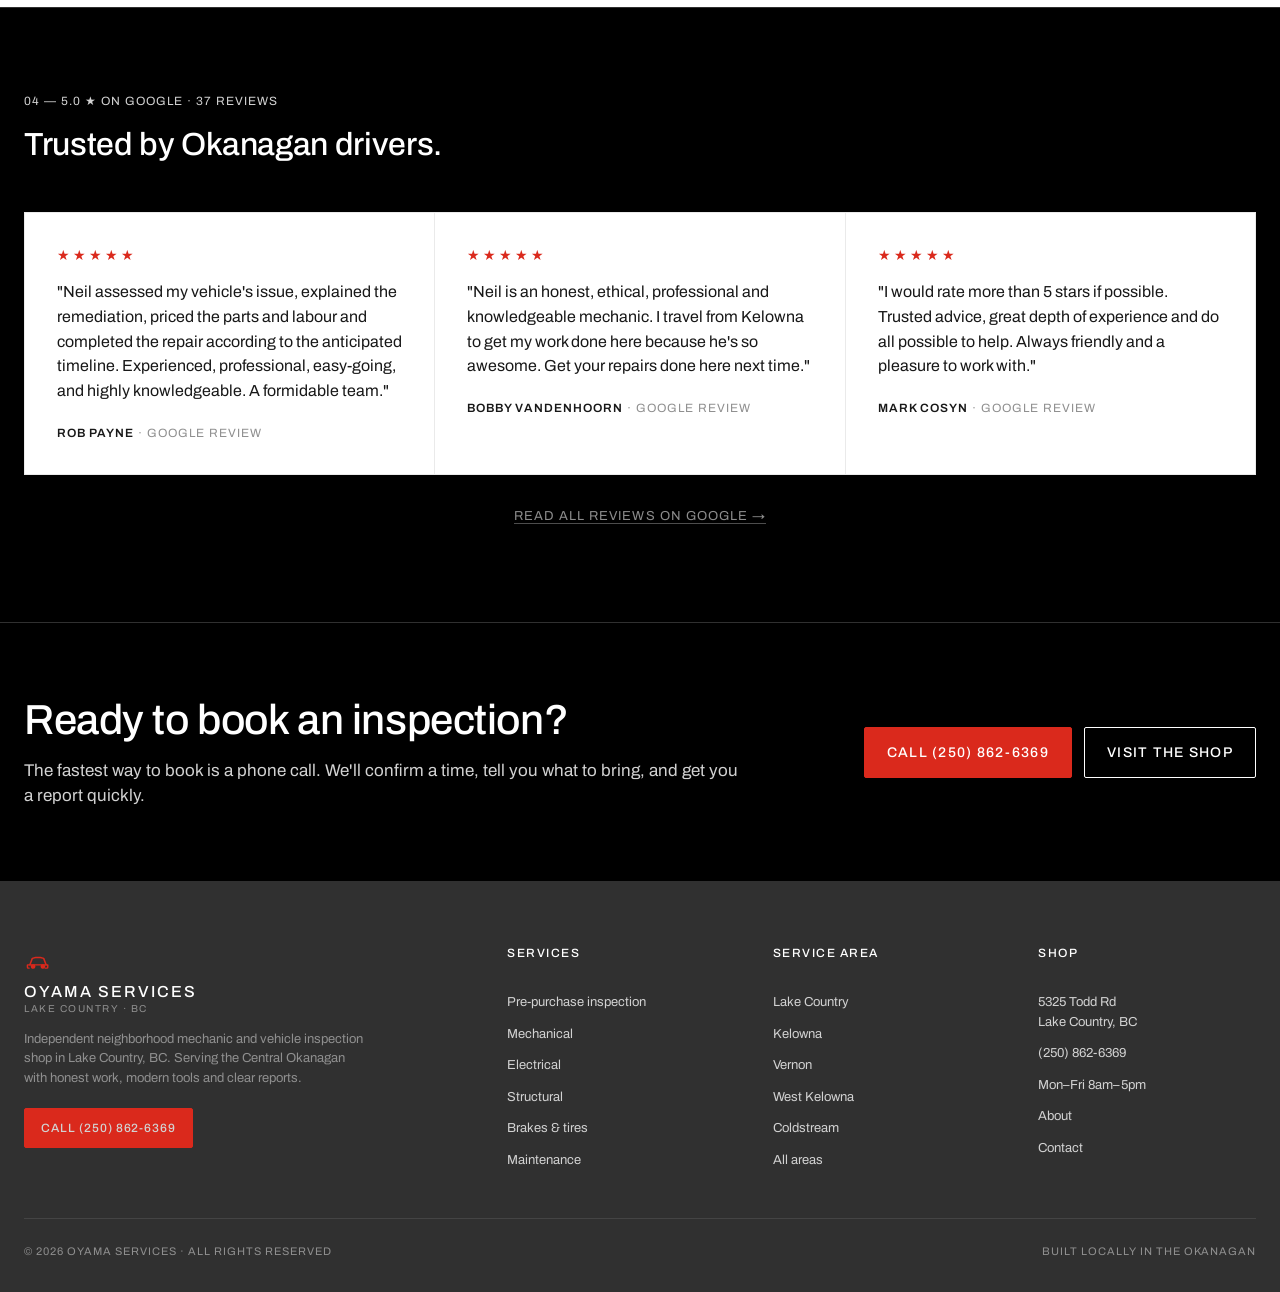
==== commit 57d9b3d9: "Add real Google reviews and upgrade map embed - Swap illustrative reviews for 3 real 5-star Google r" ====
--- a/index.html
+++ b/index.html
@@ -85,6 +85,32 @@
     "https://www.facebook.com/oyamaservices",
     "https://www.okanagan-local.ca/biz/16229/oyama-services"
   ],
+  "aggregateRating": {
+    "@type": "AggregateRating",
+    "ratingValue": "5.0",
+    "reviewCount": "37",
+    "bestRating": "5"
+  },
+  "review": [
+    {
+      "@type": "Review",
+      "author": { "@type": "Person", "name": "Rob Payne" },
+      "reviewRating": { "@type": "Rating", "ratingValue": "5", "bestRating": "5" },
+      "reviewBody": "Neil assessed my vehicle's issue, explained the remediation, priced the parts and labour and completed the repair according to the anticipated timeline. Experienced, professional, easy-going, and highly knowledgeable."
+    },
+    {
+      "@type": "Review",
+      "author": { "@type": "Person", "name": "Bobby Vandenhoorn" },
+      "reviewRating": { "@type": "Rating", "ratingValue": "5", "bestRating": "5" },
+      "reviewBody": "Neil is an honest, ethical, professional and knowledgeable mechanic. I travel from Kelowna to get my work done here because he's so awesome."
+    },
+    {
+      "@type": "Review",
+      "author": { "@type": "Person", "name": "Mark Cosyn" },
+      "reviewRating": { "@type": "Rating", "ratingValue": "5", "bestRating": "5" },
+      "reviewBody": "I would rate more than 5 stars if possible. Trusted advice, great depth of experience and do all possible to help. Always friendly and a pleasure to work with."
+    }
+  ],
   "hasOfferCatalog": {
     "@type": "OfferCatalog",
     "name": "Auto services",
@@ -302,10 +328,10 @@
   <!-- Stat strip -->
   <section class="section" style="padding-top:0; padding-bottom:0;">
     <div class="stat-strip">
-      <div class="stat"><strong>3</strong><span class="label">Core inspection systems</span></div>
+      <div class="stat"><strong>5.0★</strong><span class="label">Google rating · 37 reviews</span></div>
       <div class="stat"><strong>Same-day</strong><span class="label">Report delivery</span></div>
       <div class="stat"><strong>Local</strong><span class="label">Lake Country shop</span></div>
-      <div class="stat"><strong>Years</strong><span class="label">In the trade</span></div>
+      <div class="stat"><strong>Trusted</strong><span class="label">By Okanagan drivers</span></div>
     </div>
   </section>
 
@@ -334,26 +360,29 @@
   <section class="section section--dark" style="border-top:1px solid #303030;">
     <div class="container">
       <header class="section__head">
-        <span class="eyebrow eyebrow--red">04 — What locals say</span>
+        <span class="eyebrow eyebrow--red">04 — 5.0 ★ on Google · 37 reviews</span>
         <h2>Trusted by Okanagan drivers.</h2>
       </header>
       <div class="reviews">
         <article class="review">
           <div class="review__stars">★★★★★</div>
-          <p class="review__text">"They caught frame damage the dealer 'missed'. Saved me from a bad used-truck purchase. Clear report, fair price."</p>
-          <div class="review__who"><strong>Derek M.</strong> · Kelowna</div>
+          <p class="review__text">"Neil assessed my vehicle's issue, explained the remediation, priced the parts and labour and completed the repair according to the anticipated timeline. Experienced, professional, easy-going, and highly knowledgeable. A formidable team."</p>
+          <div class="review__who"><strong>Rob Payne</strong> · Google review</div>
         </article>
         <article class="review">
           <div class="review__stars">★★★★★</div>
-          <p class="review__text">"Straight shooters. They told me my car was fine and didn't try to invent work. I'll be back for anything serious."</p>
-          <div class="review__who"><strong>Sarah L.</strong> · Lake Country</div>
+          <p class="review__text">"Neil is an honest, ethical, professional and knowledgeable mechanic. I travel from Kelowna to get my work done here because he's so awesome. Get your repairs done here next time."</p>
+          <div class="review__who"><strong>Bobby Vandenhoorn</strong> · Google review</div>
         </article>
         <article class="review">
           <div class="review__stars">★★★★★</div>
-          <p class="review__text">"Detailed inspection with photos, done same day. Professional and patient with my questions. Highly recommended."</p>
-          <div class="review__who"><strong>James W.</strong> · Vernon</div>
-        </article>
-      </div>
+          <p class="review__text">"I would rate more than 5 stars if possible. Trusted advice, great depth of experience and do all possible to help. Always friendly and a pleasure to work with."</p>
+          <div class="review__who"><strong>Mark Cosyn</strong> · Google review</div>
+        </article>
+      </div>
+      <p style="text-align:center;margin-top:32px;font-size:13px;letter-spacing:0.08em;text-transform:uppercase;color:rgba(255,255,255,0.55);">
+        <a href="https://www.google.com/search?q=Oyama+Services+Lake+Country+reviews" target="_blank" rel="noopener" style="color:inherit;border-bottom:1px solid rgba(255,255,255,0.3);">Read all reviews on Google →</a>
+      </p>
     </div>
   </section>
 
